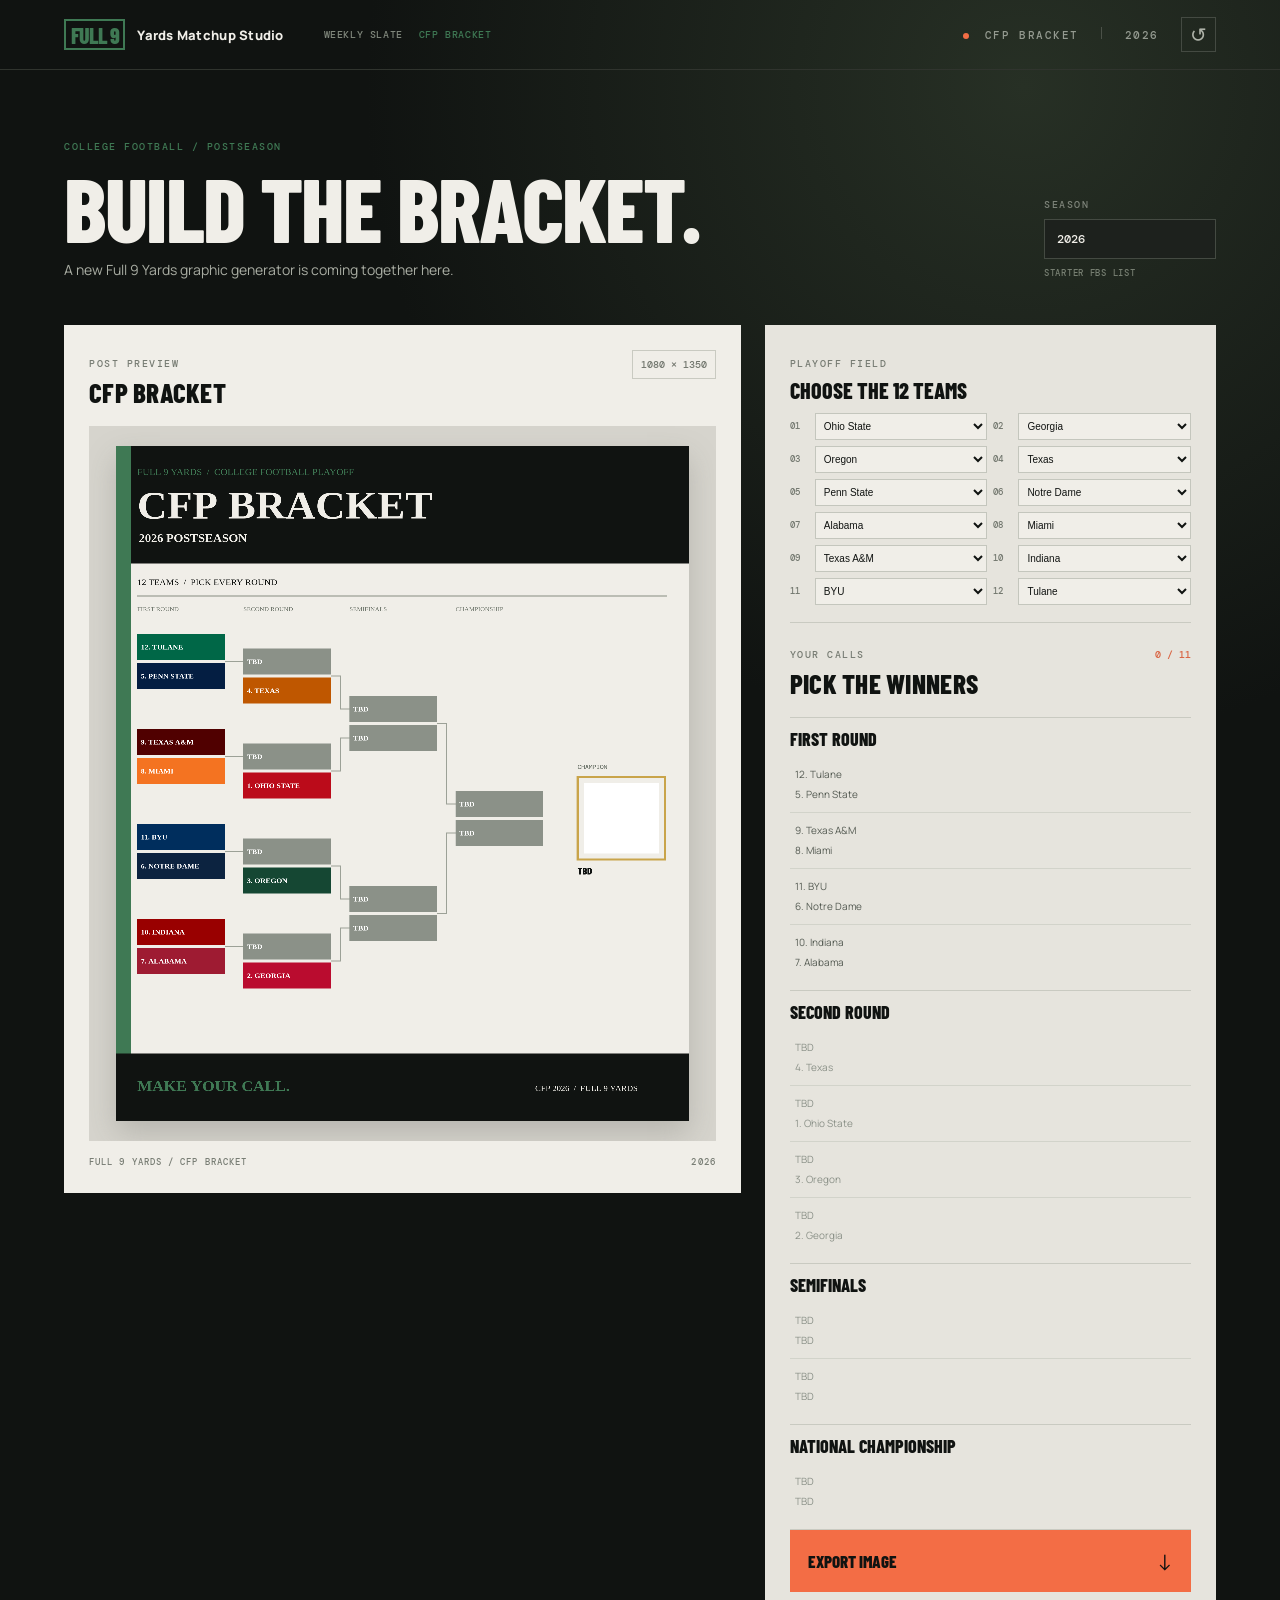
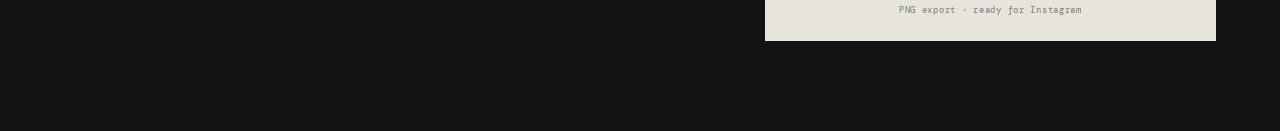
==== cfp-bracket.html @ cd724bb4 "Add GitHub Pages deployment" ====
<!doctype html>
<html lang="en">
<head>
  <meta charset="utf-8">
  <meta name="viewport" content="width=device-width, initial-scale=1">
  <title>CFP Bracket | Full 9 Yards</title>
  <link rel="preconnect" href="https://fonts.googleapis.com">
  <link rel="preconnect" href="https://fonts.gstatic.com" crossorigin>
  <link href="https://fonts.googleapis.com/css2?family=Barlow+Condensed:wght@600;700;800;900&family=DM+Mono:wght@400;500&family=Manrope:wght@400;600;700;800&display=swap" rel="stylesheet">
  <link rel="stylesheet" href="styles.css">
</head>
<body>
  <div class="app-shell">
    <header class="topbar">
      <a class="brand" href="index.html"><span class="brand-mark">FULL 9</span><span>Yards Matchup Studio</span></a>
      <nav class="page-nav" aria-label="Studio pages"><a href="index.html">Weekly slate</a><a class="active" href="cfp-bracket.html">CFP bracket</a></nav>
      <div class="topbar-meta"><span class="live-dot"></span> CFP BRACKET <span class="meta-divider"></span> 2026</div>
      <button class="icon-button" id="resetButton" title="Reset picks" aria-label="Reset picks">↺</button>
    </header>

    <main class="workspace">
      <section class="intro-row">
        <div>
          <p class="eyebrow">COLLEGE FOOTBALL / POSTSEASON</p>
          <h1>Build the bracket.</h1>
          <p class="lede">A new Full 9 Yards graphic generator is coming together here.</p>
        </div>
        <div class="date-control">
          <label for="seasonYear">SEASON</label>
          <input id="seasonYear" type="number" value="2026" min="2020" max="2100">
          <span class="schedule-status" id="scheduleStatus">12 TEAMS · 11 GAMES</span>
        </div>
      </section>

      <section class="studio-grid">
        <div class="board-panel">
          <div class="panel-heading">
            <div><span class="section-kicker">POST PREVIEW</span><h2>CFP bracket</h2></div>
            <span class="format-chip">1080 × 1350</span>
          </div>
          <div class="canvas-wrap"><canvas id="bracketCanvas" width="2160" height="2700"></canvas></div>
          <div class="canvas-footer"><span>FULL 9 YARDS / CFP BRACKET</span><span id="canvasPage">2026</span></div>
        </div>

        <aside class="control-panel">
          <div class="seed-editor"><span class="section-kicker">PLAYOFF FIELD</span><h2>Choose the 12 teams</h2><div id="teamSelectors"></div></div>
          <div class="control-heading"><div><span class="section-kicker">YOUR CALLS</span><h2>Pick the winners</h2></div><span class="pick-count" id="pickCount">0 / 11</span></div>
          <div class="bracket-rounds" id="matchupList"></div>
          <button class="export-button" id="exportButton"><span>Export image</span><b>↓</b></button>
          <p class="export-note">PNG export · ready for Instagram</p>
        </aside>
      </section>
    </main>
  </div>
  <script src="playoff.js"></script>
</body>
</html>
---- styles.css ----
:root{--ink:#101311;--paper:#f0eee8;--muted:#858981;--line:#d5d5cd;--acid:#3f7954;--orange:#f36d45;--white:#faf9f4}
.schedule-status{color:#777f72;font:500 9px "DM Mono";letter-spacing:.08em}.schedule-status.error{color:var(--orange)}
.page-nav{display:flex;gap:16px;margin-left:18px}.page-nav a{color:#7f867b;text-decoration:none;font:500 10px "DM Mono";letter-spacing:.06em;text-transform:uppercase}.page-nav a:hover,.page-nav a.active{color:var(--acid)}
.bracket-link{display:inline-flex;gap:14px;margin-top:22px;color:var(--acid);text-decoration:none;font:800 14px "Barlow Condensed";text-transform:uppercase;border-bottom:1px solid var(--acid);padding-bottom:5px}.bracket-link span{font:400 18px Manrope;line-height:.7}.bracket-link:hover{color:var(--paper);border-color:var(--paper)}
.bracket-rounds{display:grid;gap:12px;border-top:1px solid #c9cac1;padding-top:12px}.bracket-round{border-bottom:1px solid #c9cac1;padding-bottom:10px}.bracket-round h3{font:800 18px/1 "Barlow Condensed";text-transform:uppercase;margin:0 0 9px}.bracket-match{display:grid;grid-template-columns:1fr auto;align-items:center;gap:8px;padding:7px 0;font-size:10px}.bracket-match+.bracket-match{border-top:1px solid #d2d3ca}.bracket-teams{color:#555b53;line-height:1.45}.bracket-teams strong{color:var(--ink);font-weight:800}.bracket-pick{width:26px;height:26px;border:1px solid #b8bab1;background:transparent;color:#73786f;cursor:pointer;font-size:13px}.bracket-pick:hover,.bracket-pick.active{background:var(--acid);border-color:var(--ink);color:var(--ink)}
.team-choice{display:block;width:100%;padding:3px 5px;border:0;background:transparent;color:#555b53;text-align:left;font-size:10px;cursor:pointer}.team-choice:hover,.team-choice.chosen{background:var(--acid);color:var(--ink);font-weight:800}.team-choice:disabled{cursor:default;color:#8b9188}
.seed-editor{border-bottom:1px solid #c9cac1;padding-bottom:17px;margin-bottom:18px}.seed-editor h2{font:800 22px/1 "Barlow Condensed";text-transform:uppercase;margin:7px 0 12px}.seed-editor .section-kicker{color:#777c73}.team-selectors{display:grid;grid-template-columns:1fr 1fr;gap:6px}.team-select{display:grid;grid-template-columns:20px 1fr;align-items:center;gap:5px;color:#73786f;font:500 9px "DM Mono"}.team-select select{min-width:0;background:#f0eee8;border:1px solid #c4c6bd;color:var(--ink);padding:6px 4px;font-size:10px}
.matchup{grid-template-columns:24px minmax(0,1fr) auto auto}.game-odds{color:#737a70;font:500 9px/1.45 "DM Mono";text-align:right;white-space:nowrap}
*{box-sizing:border-box}body{margin:0;background:var(--ink);color:var(--paper);font-family:Manrope, sans-serif}button,input{font:inherit}.app-shell{min-height:100vh;background:radial-gradient(circle at 80% 5%,#273025 0,#101311 34%)}.topbar{height:70px;border-bottom:1px solid #30342e;display:flex;align-items:center;padding:0 clamp(20px,5vw,76px);gap:22px}.brand{color:var(--paper);text-decoration:none;display:flex;align-items:center;gap:12px;font-weight:800;font-size:13px;letter-spacing:.02em}.brand-mark{font-family:"Barlow Condensed";font-size:22px;letter-spacing:-.05em;color:var(--acid);border:2px solid var(--acid);padding:1px 5px 0}.topbar-meta{margin-left:auto;color:#949a90;font:500 11px "DM Mono";letter-spacing:.14em}.live-dot{display:inline-block;background:var(--orange);width:6px;height:6px;border-radius:50%;margin-right:7px}.meta-divider{display:inline-block;height:12px;border-left:1px solid #4b5148;margin:0 14px}.icon-button{border:1px solid #444a42;background:transparent;color:#aeb2a8;width:35px;height:35px;cursor:pointer;font-size:20px}.workspace{max-width:1380px;margin:auto;padding:70px clamp(20px,5vw,76px) 90px}.intro-row{display:flex;justify-content:space-between;align-items:end;margin-bottom:46px}.eyebrow,.section-kicker,.date-control label{color:var(--acid);font:500 10px "DM Mono";letter-spacing:.15em;margin:0}.intro-row h1{font:800 clamp(52px,7vw,90px)/.9 "Barlow Condensed";letter-spacing:-.02em;text-transform:uppercase;margin:14px 0 12px}.lede{color:#a9ada3;margin:0;font-size:14px}.date-control{display:grid;gap:8px;min-width:172px}.date-control label{color:#7d8379}.date-control input{color:var(--paper);background:#1d211d;border:1px solid #444a42;padding:11px 12px;color-scheme:dark;font:500 12px "DM Mono"}.studio-grid{display:grid;grid-template-columns:minmax(0,1.2fr) minmax(320px,.8fr);gap:24px;align-items:start}.board-panel,.control-panel{background:var(--paper);color:var(--ink);padding:25px}.control-panel{background:#e6e4dd}.panel-heading,.control-heading{display:flex;align-items:start;justify-content:space-between;margin-bottom:20px}.panel-heading h2,.control-heading h2{font:800 27px/1 "Barlow Condensed";text-transform:uppercase;margin:7px 0 0;letter-spacing:.01em}.panel-heading .section-kicker,.control-heading .section-kicker{color:#777c73}.format-chip,.pick-count{font:500 10px "DM Mono";color:#71766d;border:1px solid #c9cac1;padding:7px 8px}.pick-count{border:0;padding:7px 0;color:#d96341}.canvas-wrap{background:#d6d4cd;display:flex;justify-content:center;padding:20px;max-height:715px;overflow:hidden}.canvas-wrap canvas{display:block;width:min(100%,573px);height:auto;box-shadow:0 12px 28px #77787355}.canvas-footer{display:flex;justify-content:space-between;color:#787d74;font:500 9px "DM Mono";letter-spacing:.12em;padding-top:15px}.matchup-list{border-top:1px solid #c9cac1}.matchup{display:grid;grid-template-columns:24px 1fr auto;align-items:center;gap:10px;border-bottom:1px solid #c9cac1;padding:12px 0}.matchup-number{color:#969a90;font:500 10px "DM Mono"}.team-pair{font-size:11px;font-weight:800;line-height:1.5}.team-pair span{color:#7a7f76;font-weight:600;font-size:10px;margin-left:4px}.pick-buttons{display:flex;gap:5px}.pick-button{width:27px;height:27px;border:1px solid #b8bab1;background:transparent;color:#73786f;cursor:pointer;font-size:13px}.pick-button:hover,.pick-button.active{background:var(--acid);border-color:var(--ink);color:var(--ink)}.pagination{display:flex;justify-content:center;gap:7px;padding:17px 0}.page-button{border:0;background:transparent;color:#848a80;font:500 10px "DM Mono";cursor:pointer}.page-button.active{color:var(--ink);text-decoration:underline;text-underline-offset:4px}.export-button{width:100%;background:var(--orange);color:var(--ink);border:0;padding:16px 18px;display:flex;justify-content:space-between;align-items:center;font:800 17px "Barlow Condensed";text-transform:uppercase;cursor:pointer}.export-button:hover{background:var(--acid)}.export-button b{font:400 22px Manrope}.export-note{text-align:center;color:#8a8e85;font:500 9px "DM Mono";letter-spacing:.08em;margin:12px 0 0}@media(max-width:800px){.topbar-meta{display:none}.intro-row{align-items:start;gap:28px;flex-direction:column;margin-bottom:30px}.date-control{width:100%}.studio-grid{grid-template-columns:1fr}.workspace{padding-top:45px}.board-panel,.control-panel{padding:17px}.canvas-wrap{padding:10px}.canvas-footer{font-size:8px}}
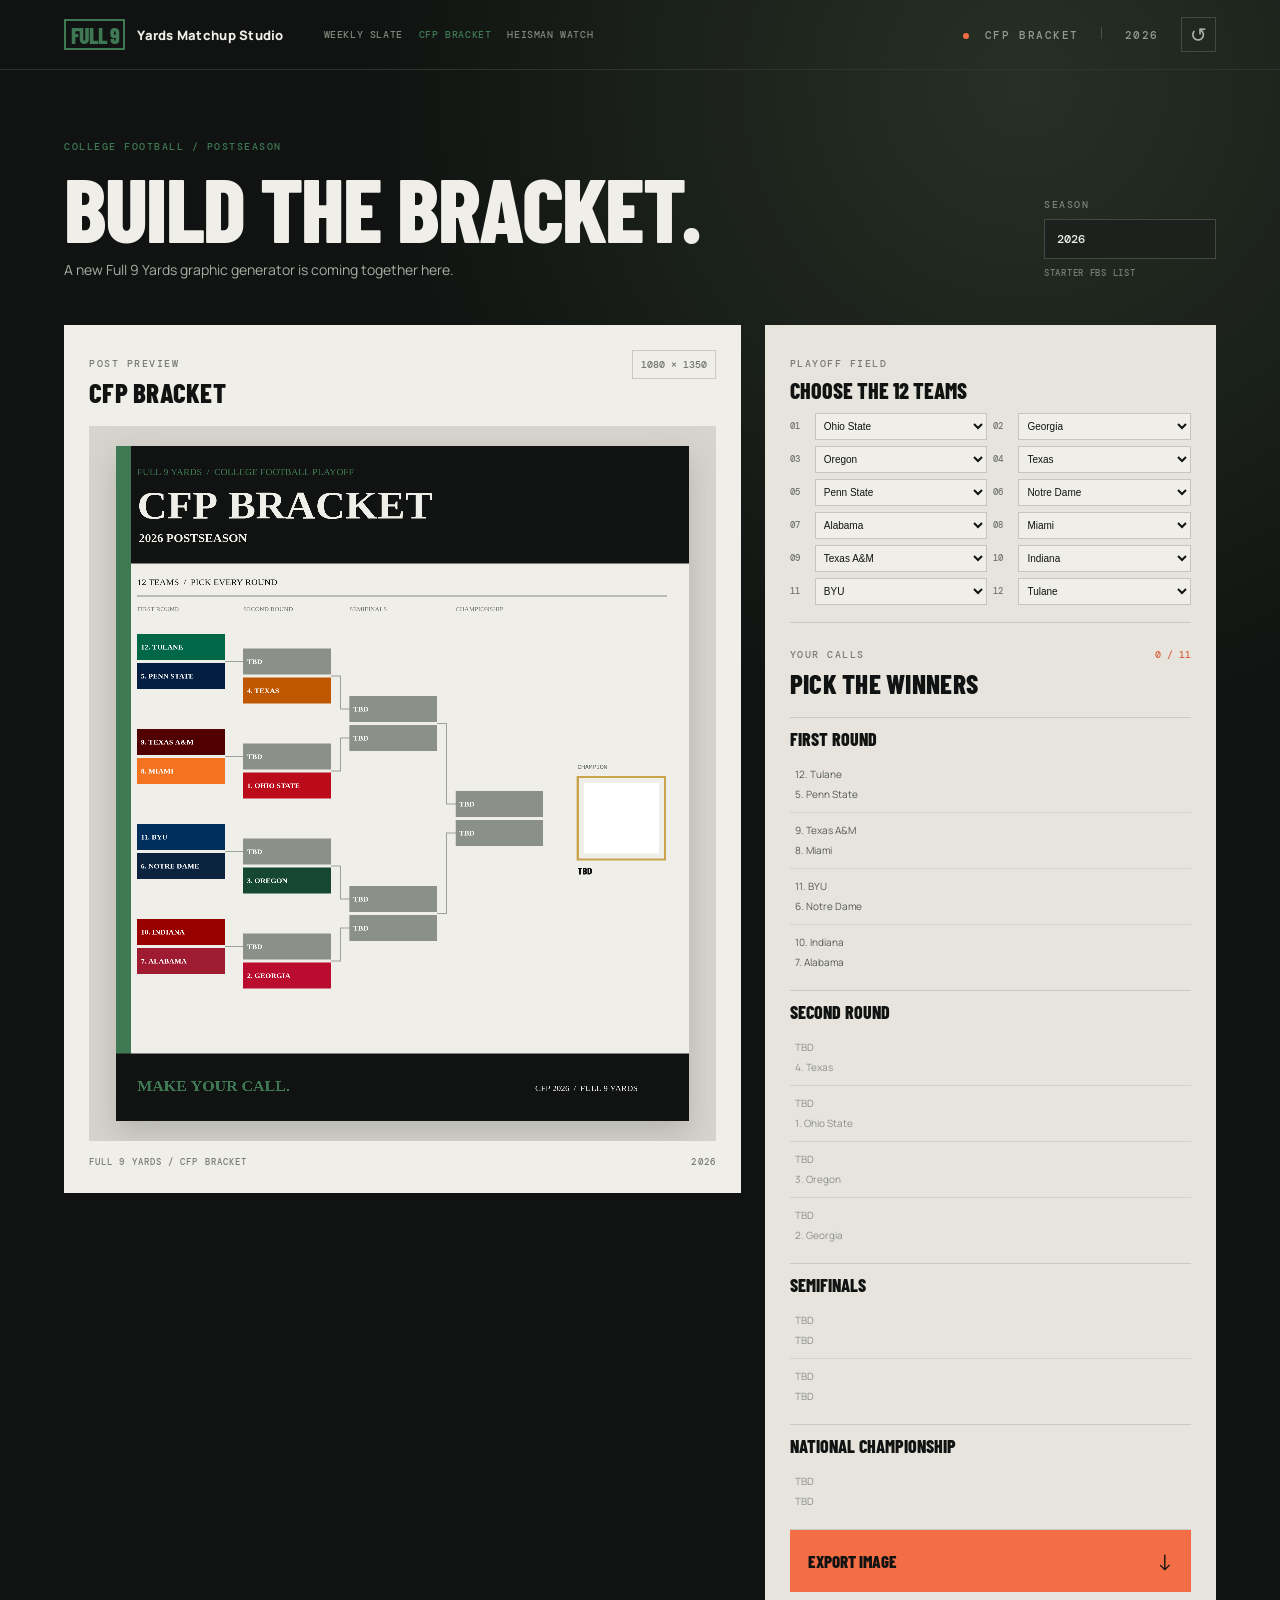
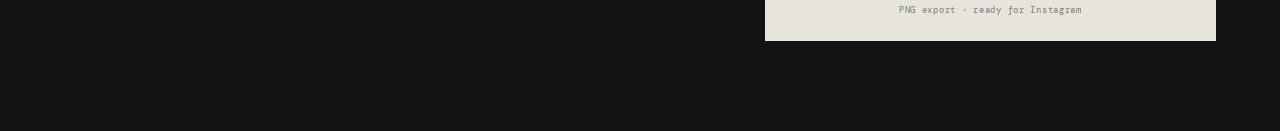
==== commit 8b32ae51: "Add Heisman watch page" ====
--- a/cfp-bracket.html
+++ b/cfp-bracket.html
@@ -13,7 +13,7 @@
   <div class="app-shell">
     <header class="topbar">
       <a class="brand" href="index.html"><span class="brand-mark">FULL 9</span><span>Yards Matchup Studio</span></a>
-      <nav class="page-nav" aria-label="Studio pages"><a href="index.html">Weekly slate</a><a class="active" href="cfp-bracket.html">CFP bracket</a></nav>
+      <nav class="page-nav" aria-label="Studio pages"><a href="index.html">Weekly slate</a><a class="active" href="cfp-bracket.html">CFP bracket</a><a href="heisman.html">Heisman watch</a></nav>
       <div class="topbar-meta"><span class="live-dot"></span> CFP BRACKET <span class="meta-divider"></span> 2026</div>
       <button class="icon-button" id="resetButton" title="Reset picks" aria-label="Reset picks">↺</button>
     </header>
--- a/styles.css
+++ b/styles.css
@@ -6,4 +6,5 @@
 .team-choice{display:block;width:100%;padding:3px 5px;border:0;background:transparent;color:#555b53;text-align:left;font-size:10px;cursor:pointer}.team-choice:hover,.team-choice.chosen{background:var(--acid);color:var(--ink);font-weight:800}.team-choice:disabled{cursor:default;color:#8b9188}
 .seed-editor{border-bottom:1px solid #c9cac1;padding-bottom:17px;margin-bottom:18px}.seed-editor h2{font:800 22px/1 "Barlow Condensed";text-transform:uppercase;margin:7px 0 12px}.seed-editor .section-kicker{color:#777c73}.team-selectors{display:grid;grid-template-columns:1fr 1fr;gap:6px}.team-select{display:grid;grid-template-columns:20px 1fr;align-items:center;gap:5px;color:#73786f;font:500 9px "DM Mono"}.team-select select{min-width:0;background:#f0eee8;border:1px solid #c4c6bd;color:var(--ink);padding:6px 4px;font-size:10px}
 .matchup{grid-template-columns:24px minmax(0,1fr) auto auto}.game-odds{color:#737a70;font:500 9px/1.45 "DM Mono";text-align:right;white-space:nowrap}
+.heisman-layout{grid-template-columns:minmax(0,1.3fr) minmax(280px,.7fr)}.heisman-list{display:grid;gap:14px}.heisman-card{display:grid;grid-template-columns:110px minmax(0,1fr);gap:16px;padding:16px;border:1px solid #d6d5ce;background:#f9f7f3;box-shadow:0 0 0 1px rgba(16,19,17,.02)}.heisman-card.lead{background:#f3f1ea}.heisman-card + .heisman-card{margin-top:0}.heisman-headshot{position:relative;display:flex;align-items:center;justify-content:center;min-height:120px;border:1px solid #d0d2ca;background:linear-gradient(135deg,#eae8e1,#d8d7d0);overflow:hidden;border-radius:16px}.heisman-headshot img{width:100%;height:100%;object-fit:cover;display:block;background:#ebefe8}.heisman-fallback{display:flex;align-items:center;justify-content:center;width:100%;height:100%;font:800 32px/1 "Barlow Condensed";letter-spacing:-.04em;color:#101311;background:linear-gradient(135deg,#ded9cf,#c5c4bb)}.heisman-meta{display:grid;grid-template-columns:auto 1fr auto;align-items:center;gap:12px}.heisman-rank{font:800 28px "Barlow Condensed";color:var(--acid);min-width:26px}.heisman-player h3{margin:0;font:800 26px/1 "Barlow Condensed";text-transform:uppercase;letter-spacing:-.04em}.heisman-player p{margin:6px 0 0;color:#5a615b;font:500 11px "DM Mono";letter-spacing:.08em;text-transform:uppercase}.heisman-odds{padding:8px 10px;background:#101311;color:#f4f3f0;font:800 18px "Barlow Condensed";letter-spacing:.02em;border-radius:999px;min-width:88px;text-align:center}.heisman-stats{display:grid;grid-template-columns:repeat(3,minmax(0,1fr));gap:10px;margin-top:12px}.heisman-stat{padding:8px 10px;border:1px solid #dad7d1;background:rgba(255,255,255,.45)}.heisman-stat-label{display:block;color:#737a70;font:500 9px "DM Mono";letter-spacing:.09em;text-transform:uppercase}.heisman-stat-value{display:block;margin-top:4px;font:800 18px/1.1 "Barlow Condensed";color:var(--ink)}.heisman-summary{display:grid;gap:10px;margin-top:18px}.heisman-summary-item{display:flex;align-items:center;justify-content:space-between;padding:9px 10px;border:1px solid #d0d2ca;background:#f5f3ee}.heisman-summary-item strong{font:800 16px "Barlow Condensed";color:var(--ink)}.heisman-summary-item span{font:500 10px "DM Mono";text-transform:uppercase;letter-spacing:.1em;color:#5d635e}
 *{box-sizing:border-box}body{margin:0;background:var(--ink);color:var(--paper);font-family:Manrope, sans-serif}button,input{font:inherit}.app-shell{min-height:100vh;background:radial-gradient(circle at 80% 5%,#273025 0,#101311 34%)}.topbar{height:70px;border-bottom:1px solid #30342e;display:flex;align-items:center;padding:0 clamp(20px,5vw,76px);gap:22px}.brand{color:var(--paper);text-decoration:none;display:flex;align-items:center;gap:12px;font-weight:800;font-size:13px;letter-spacing:.02em}.brand-mark{font-family:"Barlow Condensed";font-size:22px;letter-spacing:-.05em;color:var(--acid);border:2px solid var(--acid);padding:1px 5px 0}.topbar-meta{margin-left:auto;color:#949a90;font:500 11px "DM Mono";letter-spacing:.14em}.live-dot{display:inline-block;background:var(--orange);width:6px;height:6px;border-radius:50%;margin-right:7px}.meta-divider{display:inline-block;height:12px;border-left:1px solid #4b5148;margin:0 14px}.icon-button{border:1px solid #444a42;background:transparent;color:#aeb2a8;width:35px;height:35px;cursor:pointer;font-size:20px}.workspace{max-width:1380px;margin:auto;padding:70px clamp(20px,5vw,76px) 90px}.intro-row{display:flex;justify-content:space-between;align-items:end;margin-bottom:46px}.eyebrow,.section-kicker,.date-control label{color:var(--acid);font:500 10px "DM Mono";letter-spacing:.15em;margin:0}.intro-row h1{font:800 clamp(52px,7vw,90px)/.9 "Barlow Condensed";letter-spacing:-.02em;text-transform:uppercase;margin:14px 0 12px}.lede{color:#a9ada3;margin:0;font-size:14px}.date-control{display:grid;gap:8px;min-width:172px}.date-control label{color:#7d8379}.date-control input{color:var(--paper);background:#1d211d;border:1px solid #444a42;padding:11px 12px;color-scheme:dark;font:500 12px "DM Mono"}.studio-grid{display:grid;grid-template-columns:minmax(0,1.2fr) minmax(320px,.8fr);gap:24px;align-items:start}.board-panel,.control-panel{background:var(--paper);color:var(--ink);padding:25px}.control-panel{background:#e6e4dd}.panel-heading,.control-heading{display:flex;align-items:start;justify-content:space-between;margin-bottom:20px}.panel-heading h2,.control-heading h2{font:800 27px/1 "Barlow Condensed";text-transform:uppercase;margin:7px 0 0;letter-spacing:.01em}.panel-heading .section-kicker,.control-heading .section-kicker{color:#777c73}.format-chip,.pick-count{font:500 10px "DM Mono";color:#71766d;border:1px solid #c9cac1;padding:7px 8px}.pick-count{border:0;padding:7px 0;color:#d96341}.canvas-wrap{background:#d6d4cd;display:flex;justify-content:center;padding:20px;max-height:715px;overflow:hidden}.canvas-wrap canvas{display:block;width:min(100%,573px);height:auto;box-shadow:0 12px 28px #77787355}.canvas-footer{display:flex;justify-content:space-between;color:#787d74;font:500 9px "DM Mono";letter-spacing:.12em;padding-top:15px}.matchup-list{border-top:1px solid #c9cac1}.matchup{display:grid;grid-template-columns:24px 1fr auto;align-items:center;gap:10px;border-bottom:1px solid #c9cac1;padding:12px 0}.matchup-number{color:#969a90;font:500 10px "DM Mono"}.team-pair{font-size:11px;font-weight:800;line-height:1.5}.team-pair span{color:#7a7f76;font-weight:600;font-size:10px;margin-left:4px}.pick-buttons{display:flex;gap:5px}.pick-button{width:27px;height:27px;border:1px solid #b8bab1;background:transparent;color:#73786f;cursor:pointer;font-size:13px}.pick-button:hover,.pick-button.active{background:var(--acid);border-color:var(--ink);color:var(--ink)}.pagination{display:flex;justify-content:center;gap:7px;padding:17px 0}.page-button{border:0;background:transparent;color:#848a80;font:500 10px "DM Mono";cursor:pointer}.page-button.active{color:var(--ink);text-decoration:underline;text-underline-offset:4px}.export-button{width:100%;background:var(--orange);color:var(--ink);border:0;padding:16px 18px;display:flex;justify-content:space-between;align-items:center;font:800 17px "Barlow Condensed";text-transform:uppercase;cursor:pointer}.export-button:hover{background:var(--acid)}.export-button b{font:400 22px Manrope}.export-note{text-align:center;color:#8a8e85;font:500 9px "DM Mono";letter-spacing:.08em;margin:12px 0 0}@media(max-width:800px){.topbar-meta{display:none}.intro-row{align-items:start;gap:28px;flex-direction:column;margin-bottom:30px}.date-control{width:100%}.studio-grid{grid-template-columns:1fr}.workspace{padding-top:45px}.board-panel,.control-panel{padding:17px}.canvas-wrap{padding:10px}.canvas-footer{font-size:8px}}
